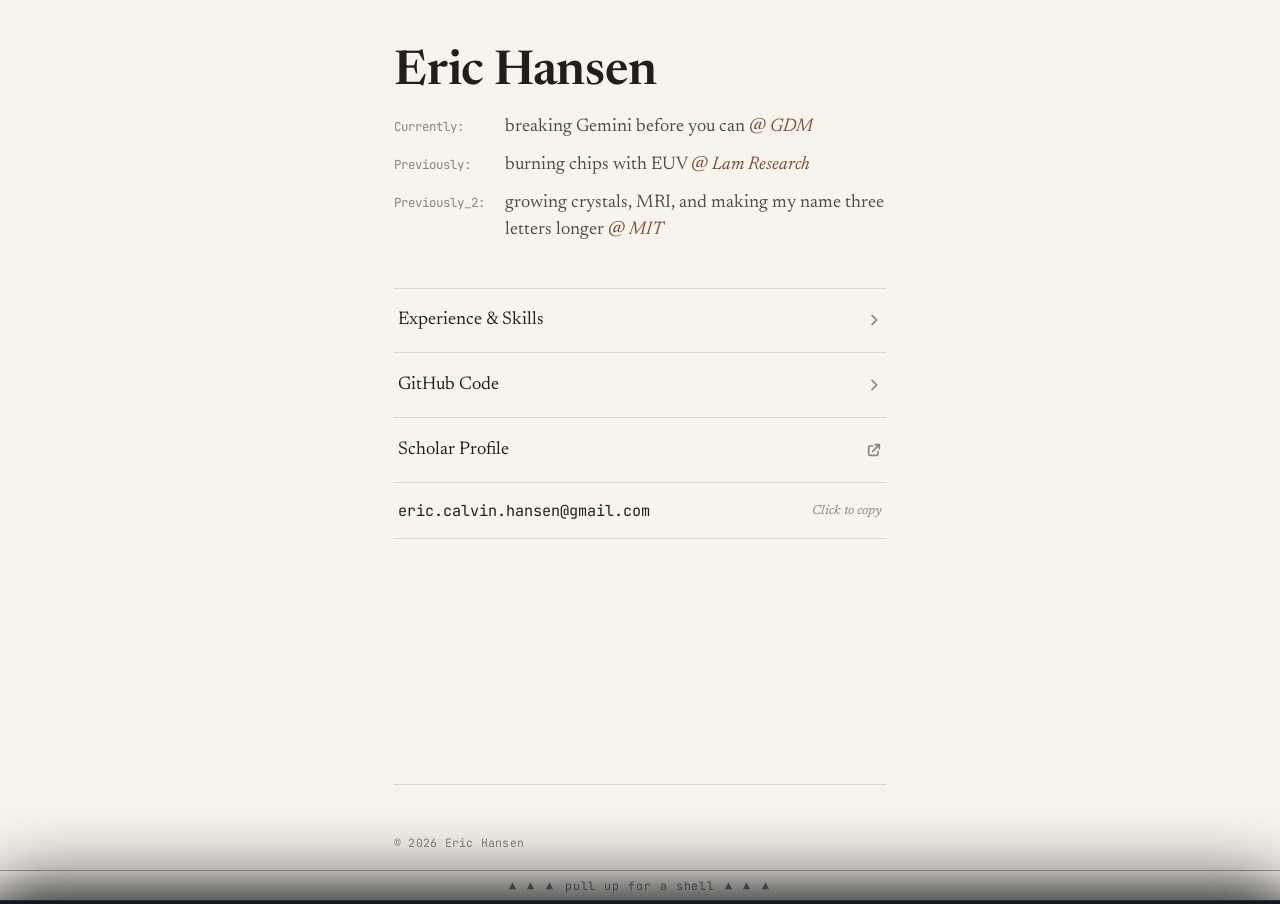
==== public/index.html @ 18b8bc99 "Personal site: static build, hidden terminal, editorial restyle" ====
<!DOCTYPE html>
<html lang="en">

<head>
    <meta charset="UTF-8">
    <meta name="viewport" content="width=device-width, initial-scale=1.0">
    <title>Eric Hansen</title>
    <meta name="description" content="Personal site of Eric Hansen, Senior Research Engineer at Google DeepMind.">
    <link rel="preconnect" href="https://fonts.googleapis.com">
    <link rel="preconnect" href="https://fonts.gstatic.com" crossorigin>
    <link
        href="https://fonts.googleapis.com/css2?family=JetBrains+Mono:wght@400;500&family=Newsreader:ital,opsz,wght@0,6..72,400;0,6..72,500;0,6..72,600;0,6..72,700;1,6..72,400;1,6..72,500&display=swap"
        rel="stylesheet">
    <link rel="stylesheet" href="style.css">
    <link rel="stylesheet" href="terminal.css">
</head>

<body>
    <main class="container container-landing">
        <!-- HERO BIO -->
        <header class="landing-hero">
            <h1 class="landing-title">Eric Hansen</h1>
            <div class="landing-bio">
                <span class="bio-key">Currently</span>
                <span class="bio-val">breaking Gemini before you can <span class="bio-org">@ GDM</span></span>

                <span class="bio-key">Previously</span>
                <span class="bio-val">burning chips with EUV <span class="bio-org">@ Lam Research</span></span>

                <span class="bio-key">Previously_2</span>
                <span class="bio-val">growing crystals, MRI, and making my name three letters longer
                    <span class="bio-org">@ MIT</span></span>
            </div>
        </header>

        <!-- NAVIGATION LINKS -->
        <nav class="landing-nav">
            <a href="resume.html" class="landing-nav-item">
                <span>Experience &amp; Skills</span>
                <svg xmlns="http://www.w3.org/2000/svg" width="16" height="16" fill="none" viewBox="0 0 24 24"
                    stroke="currentColor" stroke-width="2.5">
                    <path stroke-linecap="round" stroke-linejoin="round" d="M9 5l7 7-7 7" />
                </svg>
            </a>

            <a href="github.html" class="landing-nav-item">
                <span>GitHub Code</span>
                <svg xmlns="http://www.w3.org/2000/svg" width="16" height="16" fill="none" viewBox="0 0 24 24"
                    stroke="currentColor" stroke-width="2.5">
                    <path stroke-linecap="round" stroke-linejoin="round" d="M9 5l7 7-7 7" />
                </svg>
            </a>

            <a href="https://scholar.google.com/citations?user=jq4WE7IAAAAJ" target="_blank" rel="noopener noreferrer"
                class="landing-nav-item">
                <span>Scholar Profile</span>
                <svg xmlns="http://www.w3.org/2000/svg" width="16" height="16" fill="none" viewBox="0 0 24 24"
                    stroke="currentColor" stroke-width="2.5">
                    <path stroke-linecap="round" stroke-linejoin="round"
                        d="M10 6H6a2 2 0 00-2 2v10a2 2 0 002 2h10a2 2 0 002-2v-4M14 4h6m0 0v6m0-6L10 14" />
                </svg>
            </a>

            <button type="button" class="landing-nav-item landing-nav-button" id="email-copy"
                data-email="eric.calvin.hansen@gmail.com" aria-label="Copy email address to clipboard">
                <span class="email-address">eric.calvin.hansen@gmail.com</span>
                <span class="email-hint" data-default="Click to copy">Click to copy</span>
            </button>
        </nav>

        <!-- STATIC UNDERSTATED FOOTER -->
        <footer class="footer">
            <p class="footer-text">&copy; 2026 Eric Hansen</p>
        </footer>
    </main>

    <!-- Copy-to-clipboard email button (no mailto: handoff) -->
    <script>
        (function () {
            var btn = document.getElementById("email-copy");
            if (!btn) return;
            var hint = btn.querySelector(".email-hint");
            var resetTimer = null;
            btn.addEventListener("click", function () {
                var email = btn.getAttribute("data-email");
                var show = function (msg, ok) {
                    hint.textContent = msg;
                    btn.classList.toggle("copied", !!ok);
                    clearTimeout(resetTimer);
                    resetTimer = setTimeout(function () {
                        hint.textContent = hint.getAttribute("data-default");
                        btn.classList.remove("copied");
                    }, 1800);
                };
                var fallback = function () {
                    try {
                        var ta = document.createElement("textarea");
                        ta.value = email;
                        ta.style.position = "fixed";
                        ta.style.opacity = "0";
                        document.body.appendChild(ta);
                        ta.select();
                        var ok = document.execCommand("copy");
                        document.body.removeChild(ta);
                        show(ok ? "Copied!" : email, ok);
                    } catch (e) {
                        show(email, false); // last resort: reveal it to select manually
                    }
                };
                if (navigator.clipboard && navigator.clipboard.writeText) {
                    navigator.clipboard.writeText(email).then(function () {
                        show("Copied!", true);
                    }, fallback);
                } else {
                    fallback();
                }
            });
        })();
    </script>

    <!-- Hidden terminal (pure client-side; works on the C++ server and on GitHub Pages) -->
    <script src="vendor/marked.min.js"></script>
    <script src="terminal.js" defer></script>
</body>

</html>
---- public/style.css ----
/* ==========================================================================
   DESIGN SYSTEM — ERIC HANSEN
   Editorial, light, serif-led. Warm paper background, ink text, hairline rules,
   a single restrained accent. Typography does the work; effects stay minimal.
   ========================================================================== */

:root {
    --bg-primary: #f7f4ee;
    /* Warm paper */
    --bg-elevated: #fbf9f5;
    /* Slightly lifted panels */
    --text-primary: #211f1b;
    /* Warm near-black ink */
    --text-secondary: #524c43;
    /* Muted ink */
    --text-muted: #8b8478;
    /* Soft warm gray */
    --border-color: rgba(33, 31, 27, 0.13);
    /* Hairline rules */
    --accent-hover: rgba(33, 31, 27, 0.30);
    --accent: #7c4a32;
    /* Bookish sienna, used sparingly */
    --font-serif: 'Newsreader', Georgia, 'Times New Roman', serif;
    --font-sans: 'Newsreader', Georgia, 'Times New Roman', serif;
    --font-mono: 'JetBrains Mono', 'Fira Code', monospace;
}

* {
    margin: 0;
    padding: 0;
    box-sizing: border-box;
}

body {
    background-color: var(--bg-primary);
    color: var(--text-primary);
    font-family: var(--font-serif);
    line-height: 1.65;
    -webkit-font-smoothing: antialiased;
    -moz-osx-font-smoothing: grayscale;
    text-rendering: optimizeLegibility;
}

/* CONTAINER ARCHITECTURE */
.container {
    min-height: 100vh;
    display: flex;
    flex-direction: column;
    justify-content: center;
    padding: 3rem 1.5rem;
    margin: 0 auto;
    opacity: 0;
    animation: fadeIn 0.7s cubic-bezier(0.16, 1, 0.3, 1) forwards;
}

.container-landing {
    max-width: 540px;
}

.container-detail {
    max-width: 700px;
    justify-content: flex-start;
    padding-top: 5rem;
}

/* NAV / BACK LINK */
.back-nav {
    margin-bottom: 3rem;
}

.back-link {
    display: inline-flex;
    align-items: center;
    color: var(--text-muted);
    text-decoration: none;
    font-size: 0.95rem;
    font-style: italic;
    transition: color 0.2s ease;
}

.back-link svg {
    margin-right: 0.5rem;
    transition: transform 0.2s ease;
}

.back-link:hover {
    color: var(--accent);
}

.back-link:hover svg {
    transform: translateX(-3px);
}

/* LANDING PAGE HERO */
.landing-hero {
    margin-bottom: 2.75rem;
}

.landing-title {
    font-size: 3rem;
    font-weight: 600;
    line-height: 1.05;
    color: var(--text-primary);
    margin-bottom: 1rem;
    letter-spacing: -0.005em;
}

.landing-desc {
    font-size: 1.2rem;
    color: var(--text-secondary);
    font-weight: 400;
    line-height: 1.6;
}

/* Structured "currently / previously" bio — mono keys, serif values */
.landing-bio {
    display: grid;
    grid-template-columns: auto 1fr;
    gap: 0.7rem 1.25rem;
    align-items: baseline;
    margin-top: 0.5rem;
}

.bio-key {
    font-family: var(--font-mono);
    font-size: 0.78rem;
    color: var(--text-muted);
    white-space: nowrap;
}

.bio-key::after {
    content: ":";
}

.bio-val {
    font-size: 1.15rem;
    line-height: 1.45;
    color: var(--text-secondary);
}

.bio-org {
    color: var(--accent);
    font-style: italic;
    white-space: nowrap;
}

@media (max-width: 580px) {
    .landing-bio {
        grid-template-columns: 1fr;
        gap: 0.25rem 0;
    }

    .landing-bio .bio-val {
        margin-bottom: 0.85rem;
    }

    .landing-bio .bio-val:last-child {
        margin-bottom: 0;
    }
}

/* NAVIGATION LIST (LANDING PAGE) — an editorial index, ruled not boxed */
.landing-nav {
    display: flex;
    flex-direction: column;
    margin-bottom: 3.5rem;
    border-top: 1px solid var(--border-color);
}

.landing-nav-item {
    display: flex;
    align-items: center;
    justify-content: space-between;
    gap: 1rem;
    padding: 1.05rem 0.25rem;
    border: none;
    border-bottom: 1px solid var(--border-color);
    color: var(--text-primary);
    text-decoration: none;
    font-size: 1.15rem;
    font-weight: 400;
    transition: padding-left 0.2s ease, color 0.2s ease;
}

.landing-nav-item svg {
    color: var(--text-muted);
    flex: 0 0 auto;
    transition: transform 0.2s ease, color 0.2s ease;
}

.landing-nav-item:hover {
    padding-left: 0.75rem;
    color: var(--accent);
}

.landing-nav-item:hover svg {
    transform: translateX(3px);
    color: var(--accent);
}

/* Email copy-to-clipboard button (styled like a nav row, but not a link) */
.landing-nav-button {
    width: 100%;
    background: none;
    font-family: inherit;
    text-align: left;
    cursor: pointer;
}

.email-address {
    font-family: var(--font-mono);
    font-size: 0.95rem;
    color: var(--text-primary);
}

.email-hint {
    font-size: 0.8rem;
    font-style: italic;
    color: var(--text-muted);
    white-space: nowrap;
    transition: color 0.2s ease;
}

.landing-nav-button:hover {
    padding-left: 0; /* the address is monospace; shifting it looks off */
    color: var(--text-primary);
}

.landing-nav-button:hover .email-hint {
    color: var(--accent);
}

.landing-nav-button.copied .email-hint {
    color: var(--accent);
    font-style: normal;
    font-weight: 600;
}

/* SUBPAGE HEADER */
.page-header {
    margin-bottom: 3.5rem;
    border-bottom: 1px solid var(--border-color);
    padding-bottom: 1.75rem;
}

.page-title {
    font-size: 2.25rem;
    font-weight: 600;
    line-height: 1.1;
    margin-bottom: 0.6rem;
    letter-spacing: -0.005em;
}

.page-subtitle {
    font-size: 1.1rem;
    font-style: italic;
    color: var(--text-muted);
}

/* SECTIONS */
.section {
    margin-bottom: 3.25rem;
}

.page-intro {
    font-size: 1.15rem;
    line-height: 1.6;
    color: var(--text-secondary);
    margin-bottom: 1rem;
}

.page-intro a {
    color: var(--accent);
    text-decoration: none;
    border-bottom: 1px solid rgba(124, 74, 50, 0.35);
    transition: border-color 0.2s ease;
}

.page-intro a:hover {
    border-bottom-color: var(--accent);
}

.section-title {
    font-family: var(--font-mono);
    font-size: 0.72rem;
    text-transform: uppercase;
    letter-spacing: 0.18em;
    color: var(--text-muted);
    margin-bottom: 1.75rem;
    font-weight: 500;
}

/* WORK EXPERIENCE TIMELINE */
.timeline {
    position: relative;
    border-left: 1px solid var(--border-color);
    padding-left: 1.75rem;
    margin-left: 0.25rem;
}

.timeline-item {
    position: relative;
    margin-bottom: 2.75rem;
}

.timeline-item:last-child {
    margin-bottom: 1rem;
}

.timeline-marker {
    position: absolute;
    left: calc(-1.75rem - 4.5px);
    top: 10px;
    width: 9px;
    height: 9px;
    border-radius: 50%;
    background-color: var(--accent);
    border: 2px solid var(--bg-primary);
}

.timeline-header {
    display: flex;
    justify-content: space-between;
    align-items: baseline;
    margin-bottom: 0.6rem;
    flex-wrap: wrap;
    gap: 0.5rem;
}

.job-title {
    font-size: 1.3rem;
    font-weight: 600;
    color: var(--text-primary);
}

.job-company {
    color: var(--text-secondary);
    font-weight: 400;
    font-style: italic;
}

.job-date {
    font-family: var(--font-mono);
    font-size: 0.78rem;
    color: var(--text-muted);
}

.job-bullets {
    list-style-type: none;
}

.job-bullets li {
    font-size: 1.05rem;
    color: var(--text-secondary);
    position: relative;
    padding-left: 1.25rem;
    margin-bottom: 0.5rem;
}

.job-bullets li::before {
    content: "—";
    position: absolute;
    left: 0;
    color: var(--text-muted);
}

/* EDUCATION LIST */
.education-item {
    margin-bottom: 2.25rem;
}

.education-item:last-child {
    margin-bottom: 0;
}

.edu-header {
    display: flex;
    justify-content: space-between;
    align-items: baseline;
    margin-bottom: 0.25rem;
    gap: 0.5rem;
}

.edu-degree {
    font-weight: 600;
    font-size: 1.2rem;
}

.edu-school {
    color: var(--text-secondary);
    font-size: 1.05rem;
    font-style: italic;
    margin-bottom: 0.5rem;
    display: block;
}

.edu-date {
    font-family: var(--font-mono);
    font-size: 0.78rem;
    color: var(--text-muted);
}

.edu-desc {
    font-size: 1rem;
    color: var(--text-secondary);
}

/* SKILLS & READABILITY */
.skills-grid {
    display: flex;
    flex-direction: column;
    gap: 1.75rem;
}

.skills-category {
    padding-bottom: 1.5rem;
    border-bottom: 1px solid var(--border-color);
}

.skills-category:last-child {
    border-bottom: none;
    padding-bottom: 0;
}

.category-name {
    font-size: 1.1rem;
    font-weight: 600;
    color: var(--text-primary);
    margin-bottom: 0.85rem;
}

.tags-list {
    display: flex;
    flex-wrap: wrap;
    gap: 0.5rem;
}

.tag-badge {
    display: inline-flex;
    align-items: center;
    font-family: var(--font-mono);
    background-color: rgba(33, 31, 27, 0.03);
    border: 1px solid var(--border-color);
    padding: 0.3rem 0.7rem;
    border-radius: 2px;
    font-size: 0.82rem;
    color: var(--text-secondary);
}

.readability-r {
    margin-left: 0.4rem;
    background-color: var(--accent);
    color: var(--bg-elevated);
    font-weight: 600;
    padding: 0.02rem 0.32rem;
    border-radius: 2px;
    font-size: 0.68rem;
    font-family: var(--font-mono);
}

.category-note {
    font-size: 0.82rem;
    font-style: italic;
    color: var(--text-muted);
    margin-top: 0.6rem;
}

.category-note span {
    font-weight: 600;
    font-style: normal;
}

/* GITHUB SHOWCASE */
.github-grid {
    display: flex;
    flex-direction: column;
    gap: 0;
    border-top: 1px solid var(--border-color);
}

.repo-card {
    border: none;
    border-bottom: 1px solid var(--border-color);
    border-radius: 0;
    padding: 1.5rem 0.25rem;
    text-decoration: none;
    color: inherit;
    transition: padding-left 0.2s ease;
}

.repo-card:hover {
    padding-left: 0.75rem;
}

.repo-header {
    display: flex;
    align-items: baseline;
    justify-content: space-between;
    margin-bottom: 0.5rem;
    gap: 0.75rem;
}

.repo-name {
    font-family: var(--font-mono);
    font-size: 1.05rem;
    font-weight: 600;
    color: var(--text-primary);
}

.repo-lang {
    font-family: var(--font-mono);
    font-size: 0.74rem;
    color: var(--text-muted);
    white-space: nowrap;
}

.repo-desc {
    font-size: 1.02rem;
    color: var(--text-secondary);
    line-height: 1.55;
}

.repo-desc code {
    font-family: var(--font-mono);
    font-size: 0.85em;
    background: rgba(33, 31, 27, 0.05);
    border: 1px solid var(--border-color);
    padding: 0.05rem 0.35rem;
    border-radius: 3px;
    color: var(--text-primary);
}

/* FOOTER */
.footer {
    margin-top: auto;
    padding-top: 3rem;
    border-top: 1px solid var(--border-color);
    text-align: left;
}

.footer-text {
    font-family: var(--font-mono);
    font-size: 0.72rem;
    color: var(--text-muted);
    letter-spacing: 0.02em;
}

/* ANIMATIONS */
@keyframes fadeIn {
    from {
        opacity: 0;
        transform: translateY(6px);
    }

    to {
        opacity: 1;
        transform: translateY(0);
    }
}

/* RESPONSIVE LAYOUT */
@media (max-width: 580px) {
    .container {
        padding: 2rem 1.25rem;
    }

    .landing-title {
        font-size: 2.4rem;
    }

    .landing-desc {
        font-size: 1.1rem;
    }

    .timeline-header {
        flex-direction: column;
        align-items: flex-start;
        gap: 0.1rem;
    }

    .job-date {
        margin-bottom: 0.25rem;
    }
}

/* PRINT — clean paper resume; hide the terminal entirely */
@media print {

    .term-bar,
    .term-panel {
        display: none !important;
    }

    body {
        background: #fff;
        color: #000;
    }

    .container {
        animation: none;
        opacity: 1;
        padding: 0;
    }
}
---- public/terminal.css ----
/* ==========================================================================
   HIDDEN TERMINAL — a tmux-style shell that slides up from a bar at the bottom
   of every page. Pure presentation; all behaviour lives in terminal.js.
   ========================================================================== */

:root {
    --term-bg: #0b0f17;
    --term-fg: #c8d3e0;
    --term-dim: #5b6b7f;
    --term-green: #7ee787;
    --term-accent: #58a6ff;
    --term-status: #16a34a;
    --term-status-fg: #02130a;
    --term-height: 70vh;
}

/* ---- The slide-up handle bar (always visible, pinned to the bottom) ---- */
.term-bar {
    position: fixed;
    left: 0;
    right: 0;
    bottom: 0;
    height: 30px;
    z-index: 9000;
    display: flex;
    align-items: center;
    justify-content: center;
    gap: 0.6rem;
    background: linear-gradient(180deg, rgba(255, 255, 255, 0.02), rgba(0, 0, 0, 0.25));
    border-top: 1px solid var(--border-color, rgba(255, 255, 255, 0.08));
    color: var(--term-dim);
    font-family: var(--font-mono, monospace);
    font-size: 0.72rem;
    letter-spacing: 0.08em;
    cursor: grab;
    user-select: none;
    touch-action: none;
    transition: color 0.2s ease, background 0.2s ease;
}

.term-bar:hover {
    color: var(--term-fg);
    background: linear-gradient(180deg, rgba(255, 255, 255, 0.05), rgba(0, 0, 0, 0.3));
}

.term-bar.dragging {
    cursor: grabbing;
}

.term-bar-grip {
    letter-spacing: 0.2em;
    color: var(--term-dim);
}

/* ---- The terminal panel itself ---- */
.term-panel {
    position: fixed;
    left: 0;
    right: 0;
    bottom: 0;
    height: var(--term-height);
    max-height: 92vh;
    z-index: 9001;
    display: flex;
    flex-direction: column;
    background: var(--term-bg);
    border-top: 1px solid rgba(255, 255, 255, 0.12);
    box-shadow: 0 -24px 60px rgba(0, 0, 0, 0.6);
    transform: translateY(100%);
    transition: transform 0.32s cubic-bezier(0.16, 1, 0.3, 1);
    font-family: var(--font-mono, monospace);
}

.term-panel.open {
    transform: translateY(0);
}

/* While dragging we kill the transition so the panel tracks the pointer 1:1 */
.term-panel.no-anim {
    transition: none;
}

/* Drag handle along the top edge of the open panel.
   Drag to resize; click or pull it down to collapse the terminal. */
.term-resize {
    height: 16px;
    cursor: ns-resize;
    background: rgba(255, 255, 255, 0.04);
    border-bottom: 1px solid rgba(255, 255, 255, 0.07);
    flex: 0 0 auto;
    display: flex;
    align-items: center;
    justify-content: center;
    touch-action: none;
}

.term-resize-grip {
    width: 44px;
    height: 4px;
    border-radius: 3px;
    background: rgba(255, 255, 255, 0.22);
    transition: background 0.2s ease, width 0.2s ease;
}

.term-resize:hover {
    background: rgba(88, 166, 255, 0.16);
}

.term-resize:hover .term-resize-grip {
    background: var(--term-accent);
    width: 60px;
}

/* Scrollback */
.term-screen {
    flex: 1 1 auto;
    overflow-y: auto;
    padding: 0.85rem 1rem 0.4rem;
    font-size: 0.86rem;
    line-height: 1.5;
    color: var(--term-fg);
    white-space: pre-wrap;
    word-break: break-word;
}

.term-screen::-webkit-scrollbar {
    width: 9px;
}

.term-screen::-webkit-scrollbar-thumb {
    background: rgba(255, 255, 255, 0.12);
    border-radius: 6px;
}

.term-line {
    white-space: pre-wrap;
}

.term-prompt-user {
    color: var(--term-green);
}

.term-prompt-host {
    color: var(--term-green);
}

.term-prompt-path {
    color: var(--term-accent);
}

.term-err {
    color: #ff7b72;
}

.term-muted {
    color: var(--term-dim);
}

.term-ok {
    color: var(--term-green);
}

/* Active input row */
.term-inputrow {
    display: flex;
    align-items: baseline;
    padding: 0.1rem 1rem 0.9rem;
    font-size: 0.86rem;
}

.term-inputrow .term-ps1 {
    flex: 0 0 auto;
    white-space: pre;
}

.term-input {
    flex: 1 1 auto;
    background: transparent;
    border: none;
    outline: none;
    color: var(--term-fg);
    font-family: inherit;
    font-size: inherit;
    caret-color: var(--term-green);
    padding: 0;
    margin-left: 0.4ch;
}

/* tmux-style status bar */
.term-status {
    flex: 0 0 auto;
    display: flex;
    align-items: center;
    justify-content: space-between;
    height: 22px;
    padding: 0 0.6rem;
    background: var(--term-status);
    color: var(--term-status-fg);
    font-size: 0.72rem;
    font-weight: 600;
    letter-spacing: 0.02em;
}

.term-status .term-status-left {
    display: flex;
    gap: 0.5rem;
    align-items: center;
}

.term-status .term-window {
    background: rgba(0, 0, 0, 0.22);
    padding: 0 0.45rem;
    border-radius: 2px;
}

.term-status .term-session {
    background: var(--term-status-fg);
    color: var(--term-green);
    padding: 0 0.5rem;
    font-weight: 700;
}

/* ---- nano editor overlay ---- */
.term-nano {
    position: absolute;
    inset: 0;
    display: none;
    flex-direction: column;
    background: var(--term-bg);
    z-index: 5;
}

.term-nano.open {
    display: flex;
}

.term-nano-top {
    flex: 0 0 auto;
    height: 22px;
    display: flex;
    align-items: center;
    justify-content: center;
    background: #c8d3e0;
    color: #0b0f17;
    font-size: 0.74rem;
    font-weight: 600;
}

.term-nano-area {
    flex: 1 1 auto;
    width: 100%;
    resize: none;
    border: none;
    outline: none;
    background: var(--term-bg);
    color: var(--term-fg);
    font-family: var(--font-mono, monospace);
    font-size: 0.86rem;
    line-height: 1.5;
    padding: 0.6rem 1rem;
}

.term-nano-area[readonly] {
    color: var(--term-dim);
}

.term-nano-msg {
    flex: 0 0 auto;
    min-height: 18px;
    padding: 0 1rem;
    font-size: 0.74rem;
    color: var(--term-green);
}

.term-nano-keys {
    flex: 0 0 auto;
    display: flex;
    flex-wrap: wrap;
    gap: 0.25rem 1.4rem;
    padding: 0.3rem 1rem 0.5rem;
    font-size: 0.74rem;
    color: var(--term-fg);
}

.term-nano-keys b {
    background: #c8d3e0;
    color: #0b0f17;
    padding: 0 0.25rem;
    font-weight: 700;
    margin-right: 0.35rem;
}

/* ==========================================================================
   MARKDOWN RENDERING — shared by the in-terminal `cat` and the view.html page.
   ========================================================================== */
.markdown-body {
    color: var(--text-secondary, #94a3b8);
    line-height: 1.7;
    font-size: 0.95rem;
}

.markdown-body h1,
.markdown-body h2,
.markdown-body h3,
.markdown-body h4 {
    color: var(--text-primary, #e2e8f0);
    font-weight: 700;
    letter-spacing: -0.02em;
    margin: 1.6rem 0 0.8rem;
    line-height: 1.3;
}

.markdown-body h1 {
    font-size: 1.7rem;
}

.markdown-body h2 {
    font-size: 1.3rem;
    border-bottom: 1px solid var(--border-color, rgba(255, 255, 255, 0.08));
    padding-bottom: 0.35rem;
}

.markdown-body h3 {
    font-size: 1.1rem;
}

.markdown-body p,
.markdown-body ul,
.markdown-body ol,
.markdown-body blockquote,
.markdown-body table,
.markdown-body pre {
    margin: 0 0 1rem;
}

.markdown-body a {
    color: var(--term-accent, #58a6ff);
    text-decoration: none;
}

.markdown-body a:hover {
    text-decoration: underline;
}

.markdown-body strong {
    color: var(--text-primary, #e2e8f0);
    font-weight: 600;
}

.markdown-body ul,
.markdown-body ol {
    padding-left: 1.4rem;
}

.markdown-body li {
    margin-bottom: 0.35rem;
}

.markdown-body code {
    font-family: var(--font-mono, monospace);
    font-size: 0.85em;
    background: rgba(255, 255, 255, 0.06);
    padding: 0.12rem 0.4rem;
    border-radius: 4px;
    color: var(--text-primary, #e2e8f0);
}

.markdown-body pre {
    background: #0b0f17;
    border: 1px solid var(--border-color, rgba(255, 255, 255, 0.08));
    border-radius: 8px;
    padding: 0.9rem 1.1rem;
    overflow-x: auto;
}

.markdown-body pre code {
    background: none;
    padding: 0;
}

.markdown-body blockquote {
    border-left: 3px solid var(--border-color, rgba(255, 255, 255, 0.12));
    padding-left: 1rem;
    color: var(--text-muted, #64748b);
    font-style: italic;
}

.markdown-body hr {
    border: none;
    border-top: 1px solid var(--border-color, rgba(255, 255, 255, 0.08));
    margin: 1.5rem 0;
}

.markdown-body table {
    border-collapse: collapse;
    width: 100%;
    font-size: 0.88rem;
}

.markdown-body th,
.markdown-body td {
    border: 1px solid var(--border-color, rgba(255, 255, 255, 0.08));
    padding: 0.45rem 0.7rem;
    text-align: left;
}

.markdown-body th {
    background: rgba(255, 255, 255, 0.03);
    color: var(--text-primary, #e2e8f0);
}

/* Markdown rendered inside the terminal screen: trim the outer margins and
   re-skin to the dark terminal palette (the shared .markdown-body otherwise
   inherits the light page theme, which would be invisible on the dark shell). */
.term-screen .markdown-body {
    margin: 0.2rem 0 0.6rem;
    color: var(--term-fg);
    font-family: var(--font-mono, monospace);
    font-size: 0.86rem;
}

.term-screen .markdown-body> :first-child {
    margin-top: 0;
}

.term-screen .markdown-body h1,
.term-screen .markdown-body h2,
.term-screen .markdown-body h3,
.term-screen .markdown-body h4 {
    color: #fff;
}

.term-screen .markdown-body h2 {
    border-bottom-color: rgba(255, 255, 255, 0.12);
}

.term-screen .markdown-body a {
    color: var(--term-accent);
}

.term-screen .markdown-body strong {
    color: #fff;
}

.term-screen .markdown-body code {
    background: rgba(255, 255, 255, 0.10);
    color: var(--term-green);
}

.term-screen .markdown-body pre {
    background: #060910;
    border-color: rgba(255, 255, 255, 0.12);
}

.term-screen .markdown-body pre code {
    color: var(--term-fg);
}

.term-screen .markdown-body blockquote {
    border-left-color: rgba(255, 255, 255, 0.2);
    color: var(--term-dim);
}

.term-screen .markdown-body hr {
    border-top-color: rgba(255, 255, 255, 0.12);
}

.term-screen .markdown-body th,
.term-screen .markdown-body td {
    border-color: rgba(255, 255, 255, 0.14);
}

.term-screen .markdown-body th {
    background: rgba(255, 255, 255, 0.04);
    color: #fff;
}

@media (max-width: 580px) {
    :root {
        --term-height: 80vh;
    }
}
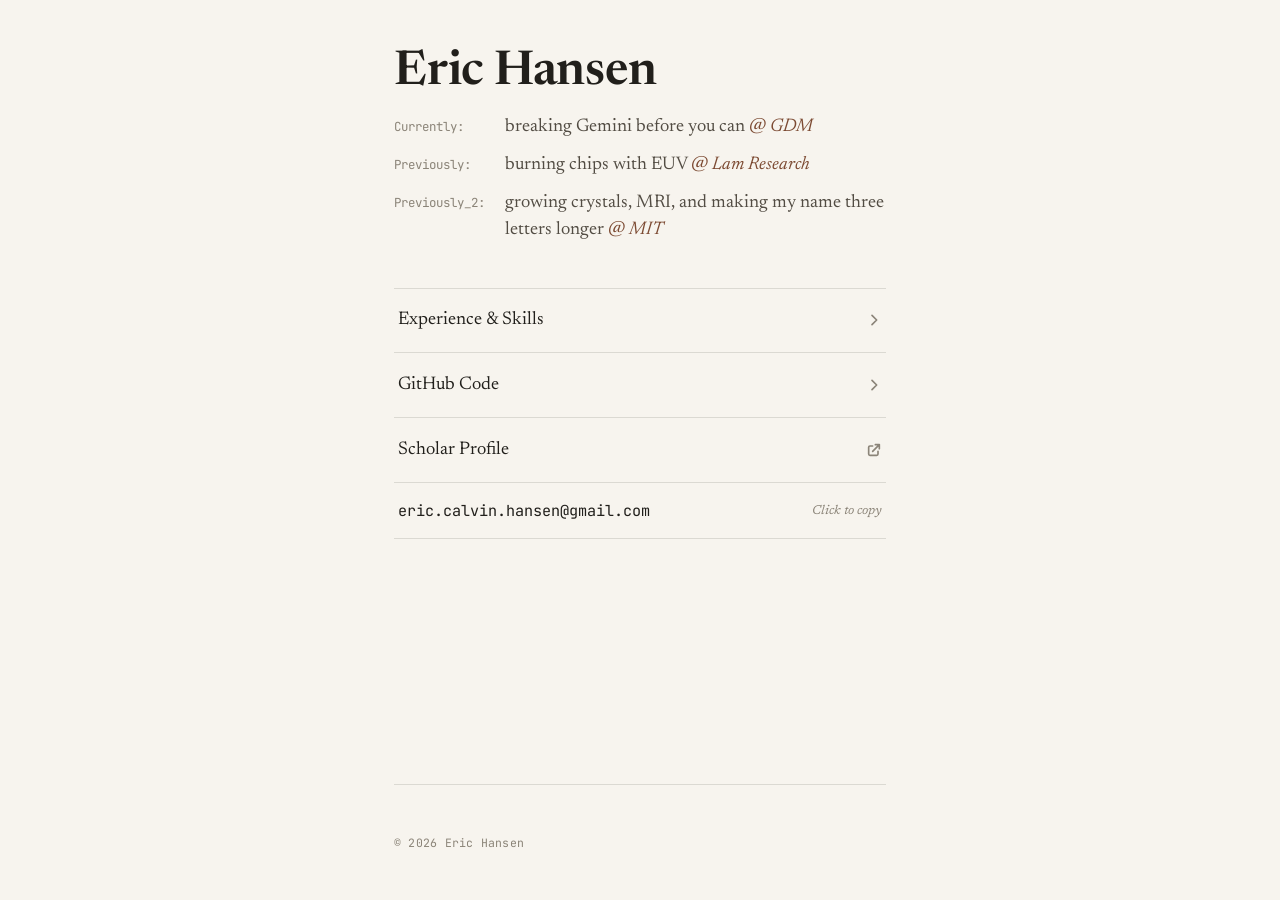
==== commit ad507c77: "Simplify site structure and remove obsolete content" ====
--- a/public/index.html
+++ b/public/index.html
@@ -6,13 +6,16 @@
     <meta name="viewport" content="width=device-width, initial-scale=1.0">
     <title>Eric Hansen</title>
     <meta name="description" content="Personal site of Eric Hansen, Senior Research Engineer at Google DeepMind.">
+    <meta name="theme-color" content="#f7f4ee">
+    <link rel="icon" href="favicon.svg" type="image/svg+xml">
+    <link rel="alternate icon" href="favicon.ico">
+    <link rel="apple-touch-icon" href="apple-touch-icon.png">
     <link rel="preconnect" href="https://fonts.googleapis.com">
     <link rel="preconnect" href="https://fonts.gstatic.com" crossorigin>
     <link
-        href="https://fonts.googleapis.com/css2?family=JetBrains+Mono:wght@400;500&family=Newsreader:ital,opsz,wght@0,6..72,400;0,6..72,500;0,6..72,600;0,6..72,700;1,6..72,400;1,6..72,500&display=swap"
+        href="https://fonts.googleapis.com/css2?family=JetBrains+Mono:wght@400;500&amp;family=Newsreader:ital,opsz,wght@0,6..72,400;0,6..72,500;0,6..72,600;0,6..72,700;1,6..72,400;1,6..72,500&amp;display=swap"
         rel="stylesheet">
     <link rel="stylesheet" href="style.css">
-    <link rel="stylesheet" href="terminal.css">
 </head>
 
 <body>
@@ -118,9 +121,6 @@
         })();
     </script>
 
-    <!-- Hidden terminal (pure client-side; works on the C++ server and on GitHub Pages) -->
-    <script src="vendor/marked.min.js"></script>
-    <script src="terminal.js" defer></script>
 </body>
 
-</html>+</html>
--- a/public/style.css
+++ b/public/style.css
@@ -31,11 +31,18 @@
     box-sizing: border-box;
 }
 
+html {
+    /* Guard against any element forcing the page wider than the screen, which
+       makes mobile browsers shrink-to-fit and show stray scrollbars. */
+    overflow-x: hidden;
+}
+
 body {
     background-color: var(--bg-primary);
     color: var(--text-primary);
     font-family: var(--font-serif);
     line-height: 1.65;
+    overflow-x: hidden;
     -webkit-font-smoothing: antialiased;
     -moz-osx-font-smoothing: grayscale;
     text-rendering: optimizeLegibility;
@@ -205,15 +212,20 @@
     font-family: inherit;
     text-align: left;
     cursor: pointer;
+    flex-wrap: wrap; /* hint drops below the address on narrow screens */
+    min-width: 0;
 }
 
 .email-address {
     font-family: var(--font-mono);
     font-size: 0.95rem;
     color: var(--text-primary);
+    min-width: 0;
+    overflow-wrap: anywhere; /* wrap rather than push the page wider than the screen */
 }
 
 .email-hint {
+    flex: 0 0 auto;
     font-size: 0.8rem;
     font-style: italic;
     color: var(--text-muted);
@@ -530,6 +542,126 @@
     color: var(--text-primary);
 }
 
+/* MARKDOWN VIEWER */
+.markdown-body {
+    color: var(--text-secondary);
+    line-height: 1.7;
+    font-size: 0.95rem;
+}
+
+.markdown-body h1,
+.markdown-body h2,
+.markdown-body h3,
+.markdown-body h4 {
+    color: var(--text-primary);
+    font-weight: 700;
+    letter-spacing: -0.02em;
+    margin: 1.6rem 0 0.8rem;
+    line-height: 1.3;
+}
+
+.markdown-body h1 {
+    font-size: 1.7rem;
+}
+
+.markdown-body h2 {
+    font-size: 1.3rem;
+    border-bottom: 1px solid var(--border-color);
+    padding-bottom: 0.35rem;
+}
+
+.markdown-body h3 {
+    font-size: 1.1rem;
+}
+
+.markdown-body p,
+.markdown-body ul,
+.markdown-body ol,
+.markdown-body blockquote,
+.markdown-body table,
+.markdown-body pre {
+    margin: 0 0 1rem;
+}
+
+.markdown-body a {
+    color: var(--accent);
+    text-decoration: none;
+    border-bottom: 1px solid rgba(124, 74, 50, 0.35);
+}
+
+.markdown-body a:hover {
+    border-bottom-color: var(--accent);
+}
+
+.markdown-body strong {
+    color: var(--text-primary);
+    font-weight: 600;
+}
+
+.markdown-body ul,
+.markdown-body ol {
+    padding-left: 1.4rem;
+}
+
+.markdown-body li {
+    margin-bottom: 0.35rem;
+}
+
+.markdown-body code {
+    font-family: var(--font-mono);
+    font-size: 0.85em;
+    background: rgba(33, 31, 27, 0.05);
+    border: 1px solid var(--border-color);
+    padding: 0.08rem 0.35rem;
+    border-radius: 3px;
+    color: var(--text-primary);
+}
+
+.markdown-body pre {
+    background: var(--text-primary);
+    border-radius: 4px;
+    padding: 0.9rem 1.1rem;
+    overflow-x: auto;
+}
+
+.markdown-body pre code {
+    background: none;
+    border: 0;
+    padding: 0;
+    color: var(--bg-elevated);
+}
+
+.markdown-body blockquote {
+    border-left: 3px solid var(--border-color);
+    padding-left: 1rem;
+    color: var(--text-muted);
+    font-style: italic;
+}
+
+.markdown-body hr {
+    border: none;
+    border-top: 1px solid var(--border-color);
+    margin: 1.5rem 0;
+}
+
+.markdown-body table {
+    border-collapse: collapse;
+    width: 100%;
+    font-size: 0.88rem;
+}
+
+.markdown-body th,
+.markdown-body td {
+    border: 1px solid var(--border-color);
+    padding: 0.45rem 0.7rem;
+    text-align: left;
+}
+
+.markdown-body th {
+    background: rgba(33, 31, 27, 0.03);
+    color: var(--text-primary);
+}
+
 /* FOOTER */
 .footer {
     margin-top: auto;
@@ -583,14 +715,8 @@
     }
 }
 
-/* PRINT — clean paper resume; hide the terminal entirely */
+/* PRINT — clean paper resume */
 @media print {
-
-    .term-bar,
-    .term-panel {
-        display: none !important;
-    }
-
     body {
         background: #fff;
         color: #000;
